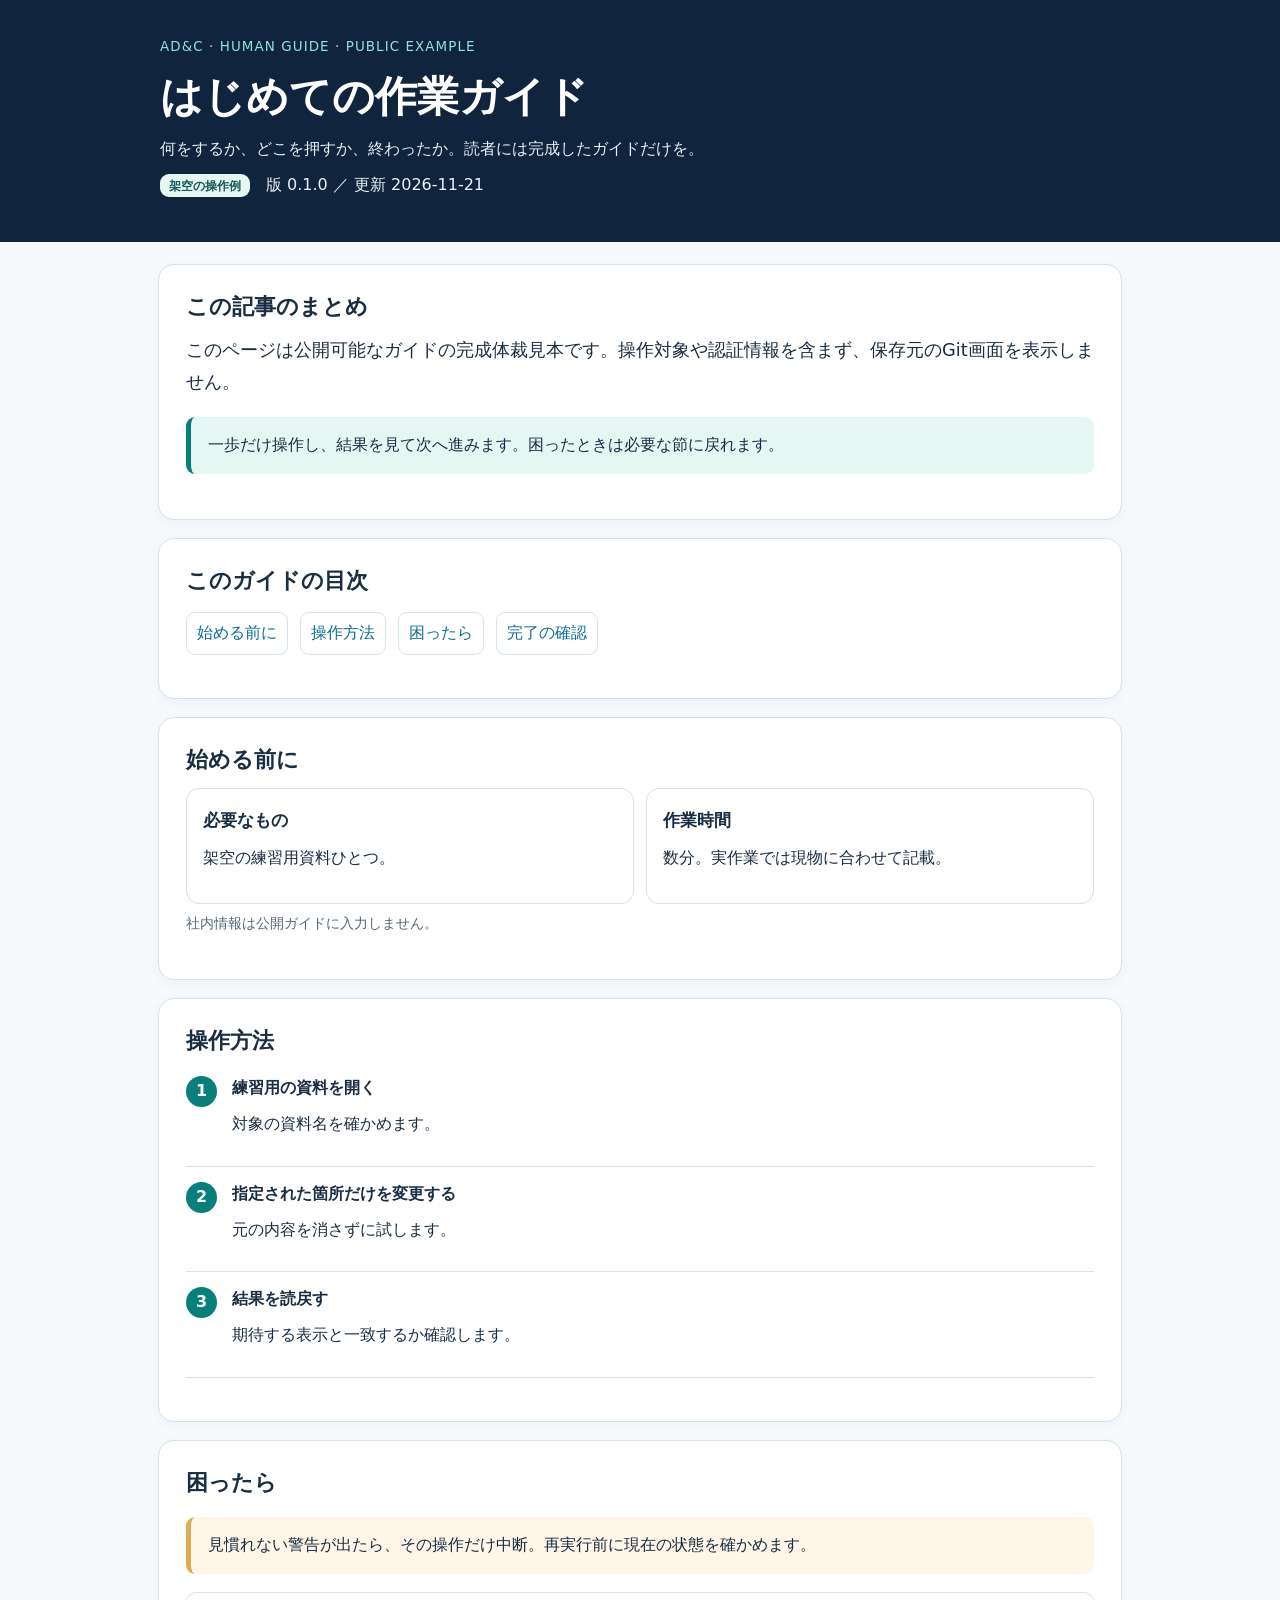
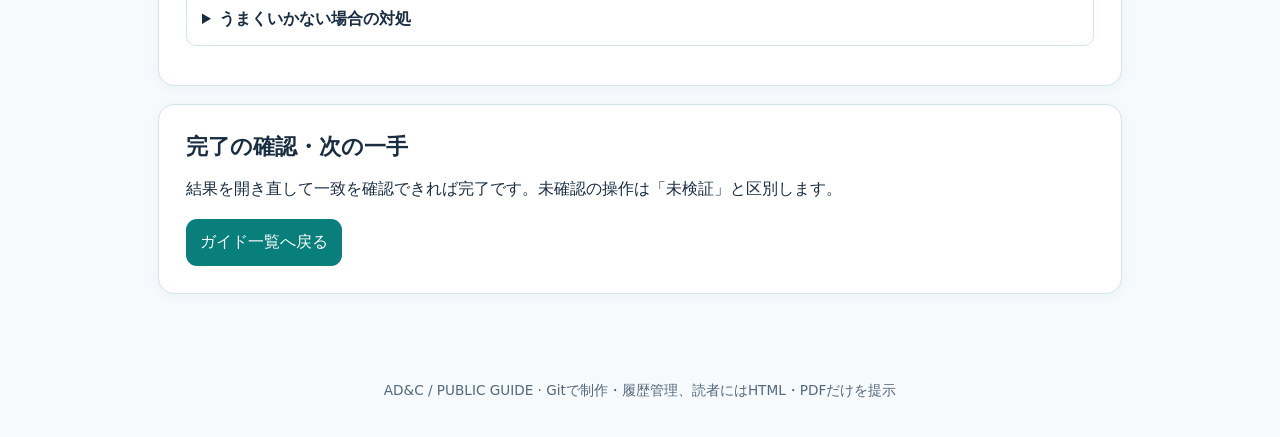
==== guides/guide-layout-example.html @ a20224cb "feat: add unified public guide visual system and isolated Pages publishing" ====
<!doctype html>
<html lang="ja">
<head>
<meta charset="utf-8">
<meta name="viewport" content="width=device-width,initial-scale=1">
<meta name="color-scheme" content="light">
<meta name="referrer" content="no-referrer">
<meta name="description" content="AD&Cの一般公開ガイド統一体裁の見本。架空の操作のみを掲載します。">
<title>AD&C｜ガイド統一体裁・公開見本</title>
<link rel="stylesheet" href="assets/adnc-unified.css">
</head>
<body>
<a class="skip-link" href="#content">本文へ移動</a>
<header class="adnc-hero">
  <div class="eyebrow">AD&amp;C · HUMAN GUIDE · PUBLIC EXAMPLE</div>
  <h1>はじめての作業ガイド</h1>
  <p>何をするか、どこを押すか、終わったか。読者には完成したガイドだけを。</p>
  <p><span class="adnc-badge">架空の操作例</span>　版 0.1.0 ／ 更新 2026-11-21</p>
</header>
<main id="content" class="adnc-wrap">
 <section class="adnc-panel" aria-labelledby="summary">
   <h2 id="summary">この記事のまとめ</h2>
   <p class="adnc-lead">このページは公開可能なガイドの完成体裁見本です。操作対象や認証情報を含まず、保存元のGit画面を表示しません。</p>
   <div class="adnc-callout">一歩だけ操作し、結果を見て次へ進みます。困ったときは必要な節に戻れます。</div>
 </section>
 <nav class="adnc-panel adnc-no-print" aria-label="このガイドの目次">
   <h2>このガイドの目次</h2>
   <ul class="adnc-toc">
    <li><a href="#before">始める前に</a></li><li><a href="#steps">操作方法</a></li>
    <li><a href="#trouble">困ったら</a></li><li><a href="#result">完了の確認</a></li>
   </ul>
 </nav>
 <section id="before" class="adnc-panel">
   <h2>始める前に</h2>
   <div class="adnc-grid">
    <article class="adnc-card"><h3>必要なもの</h3><p>架空の練習用資料ひとつ。</p></article>
    <article class="adnc-card"><h3>作業時間</h3><p>数分。実作業では現物に合わせて記載。</p></article>
   </div>
   <p class="adnc-muted">社内情報は公開ガイドに入力しません。</p>
 </section>
 <section id="steps" class="adnc-panel">
   <h2>操作方法</h2>
   <ol class="adnc-steps">
     <li><strong>練習用の資料を開く</strong><p>対象の資料名を確かめます。</p></li>
     <li><strong>指定された箇所だけを変更する</strong><p>元の内容を消さずに試します。</p></li>
     <li><strong>結果を読戻す</strong><p>期待する表示と一致するか確認します。</p></li>
   </ol>
 </section>
 <section id="trouble" class="adnc-panel">
   <h2>困ったら</h2>
   <div class="adnc-callout warn">見慣れない警告が出たら、その操作だけ中断。再実行前に現在の状態を確かめます。</div>
   <details><summary>うまくいかない場合の対処</summary><p>実際のガイドでは機種・ソフトの正規画面や安全な復旧手順だけを記載します。</p></details>
 </section>
 <section id="result" class="adnc-panel">
   <h2>完了の確認・次の一手</h2>
   <p>結果を開き直して一致を確認できれば完了です。未確認の操作は「未検証」と区別します。</p>
   <a class="adnc-action adnc-no-print" href="index.html">ガイド一覧へ戻る</a>
 </section>
</main>
<footer class="adnc-footer">AD&amp;C / PUBLIC GUIDE · Gitで制作・履歴管理、読者にはHTML・PDFだけを提示</footer>
</body></html>
---- guides/assets/adnc-unified.css ----
/* AD&C visual-docs v0.1.0 | Public guide theme. No CDN, data, analytics or external requests. */
/* Shared palette with skills/html-report/render_report.py; report PDF remains temporary. */
:root {
  color-scheme:light;
  --adnc-ink:#192d43; --adnc-navy:#11243e; --adnc-teal:#087f7b;
  --adnc-link:#0b6d92; --adnc-soft:#e6f7f3; --adnc-background:#f6fafd;
  --adnc-white:#fff; --adnc-muted:#53687c; --adnc-line:#d2e5e9;
  --adnc-warn:#fff6e7; --adnc-warn-line:#dcac54; --adnc-focus:#087f7b;
  --adnc-radius:16px;
  font-family:"Noto Sans JP",system-ui,-apple-system,sans-serif;
  color:var(--adnc-ink); background:var(--adnc-background);
}
*{box-sizing:border-box}html{scroll-behavior:smooth}
body{margin:0;line-height:1.8;font-size:16px}
a{color:var(--adnc-link);text-underline-offset:3px;overflow-wrap:anywhere}
a:focus-visible,button:focus-visible,summary:focus-visible{outline:3px solid var(--adnc-focus);outline-offset:3px}
.skip-link{position:absolute;left:8px;top:-100px;background:#fff;color:var(--adnc-navy);padding:8px;z-index:9}
.skip-link:focus{top:8px}
.adnc-hero{background:var(--adnc-navy);color:var(--adnc-white);padding:35px max(18px,calc((100vw - 960px)/2))}
.adnc-hero .eyebrow{font-size:.84rem;letter-spacing:.08em;color:#8fe4d8}
.adnc-hero h1{font-size:clamp(1.7rem,4vw,2.6rem);line-height:1.35;margin:10px 0}
.adnc-hero p{margin:7px 0;color:#e7f0f5}
.adnc-wrap{max-width:1000px;padding:22px 18px 66px;margin:auto}
.adnc-panel{background:var(--adnc-white);padding:clamp(16px,3vw,27px);border:1px solid var(--adnc-line);border-radius:var(--adnc-radius);margin:0 0 18px;box-shadow:0 3px 14px #1b36400b}
.adnc-panel h2{font-size:1.38rem;line-height:1.4;margin:0 0 12px}
.adnc-panel h3{font-size:1.09rem;margin:22px 0 8px}
.adnc-panel p{margin:7px 0 15px}
.adnc-lead{font-size:1.11rem}
.adnc-grid{display:grid;grid-template-columns:repeat(auto-fit,minmax(230px,1fr));gap:12px}
.adnc-card{border:1px solid var(--adnc-line);border-radius:13px;padding:16px;background:#fff;min-width:0}
.adnc-card h3{margin:0 0 7px}
.adnc-callout{padding:14px 17px;background:var(--adnc-soft);border-left:5px solid var(--adnc-teal);border-radius:9px;margin:18px 0}
.adnc-callout.warn{background:var(--adnc-warn);border-left-color:var(--adnc-warn-line)}
.adnc-steps{list-style:none;counter-reset:adnc-step;padding:0}
.adnc-steps>li{counter-increment:adnc-step;position:relative;padding:1px 0 12px 46px;margin:12px 0;border-bottom:1px solid var(--adnc-line)}
.adnc-steps>li::before{content:counter(adnc-step);position:absolute;left:0;top:3px;display:grid;place-items:center;width:31px;height:31px;background:var(--adnc-teal);border-radius:50%;color:#fff;font-weight:700}
.adnc-toc{display:flex;gap:12px;flex-wrap:wrap;padding:0;list-style:none}
.adnc-toc a{display:inline-block;padding:6px 10px;border:1px solid var(--adnc-line);border-radius:9px;text-decoration:none;background:#fff}
.adnc-muted{font-size:.9rem;color:var(--adnc-muted)}
.adnc-badge{font-size:.78rem;font-weight:700;border-radius:9px;padding:4px 9px;background:var(--adnc-soft);color:#145b57}
.adnc-action{display:inline-block;border:0;border-radius:11px;padding:9px 14px;background:var(--adnc-teal);color:#fff;font:inherit;text-decoration:none}
.adnc-action:hover{filter:brightness(.9)}
.adnc-table{width:100%;border-collapse:collapse}
.adnc-table th,.adnc-table td{padding:9px 11px;border-bottom:1px solid var(--adnc-line);text-align:left;vertical-align:top}
pre,code{overflow-wrap:anywhere;white-space:pre-wrap}
img,svg{max-width:100%;height:auto}
details{border:1px solid var(--adnc-line);border-radius:10px;padding:12px 15px;margin:12px 0}
summary{cursor:pointer;font-weight:700}
.adnc-footer{font-size:.85rem;text-align:center;color:var(--adnc-muted);padding:0 18px 35px}
@media(max-width:600px){
  .adnc-hero{padding:24px 18px}.adnc-wrap{padding:12px 10px 36px}
  .adnc-panel{padding:16px;border-radius:12px}.adnc-grid{grid-template-columns:1fr}
  .adnc-table{display:block;overflow-x:auto}
}
@media print{
  @page{size:A4 portrait;margin:12mm 13mm}
  html,body{background:#fff!important;color:#192d43!important}
  body{font-size:11pt;line-height:1.6}
  .adnc-hero{background:#11243e!important;color:#fff!important;padding:18px!important;print-color-adjust:exact;-webkit-print-color-adjust:exact}
  .adnc-hero p{color:#fff!important}
  .adnc-wrap{width:100%!important;max-width:none!important;margin:0!important;padding:0!important}
  .adnc-panel,.adnc-card{border:1px solid #cfdee3;box-shadow:none!important;border-radius:0}
  .adnc-grid{display:block!important;columns:auto!important}
  .adnc-grid>*{width:100%!important;break-inside:auto;margin:0 0 10px}
  .adnc-toc,.adnc-action,.adnc-no-print,.skip-link{display:none!important}
  .adnc-panel,.adnc-card{break-inside:auto!important;page-break-inside:auto!important}
  h1,h2,h3,summary{break-after:avoid}
  p,li{orphans:2;widows:2}
  details{display:block}details>*{display:block!important}
  a{color:#0b6d92!important;text-decoration:underline}
  pre,code{white-space:pre-wrap!important}
  table{break-inside:auto}tr{break-inside:avoid}
}
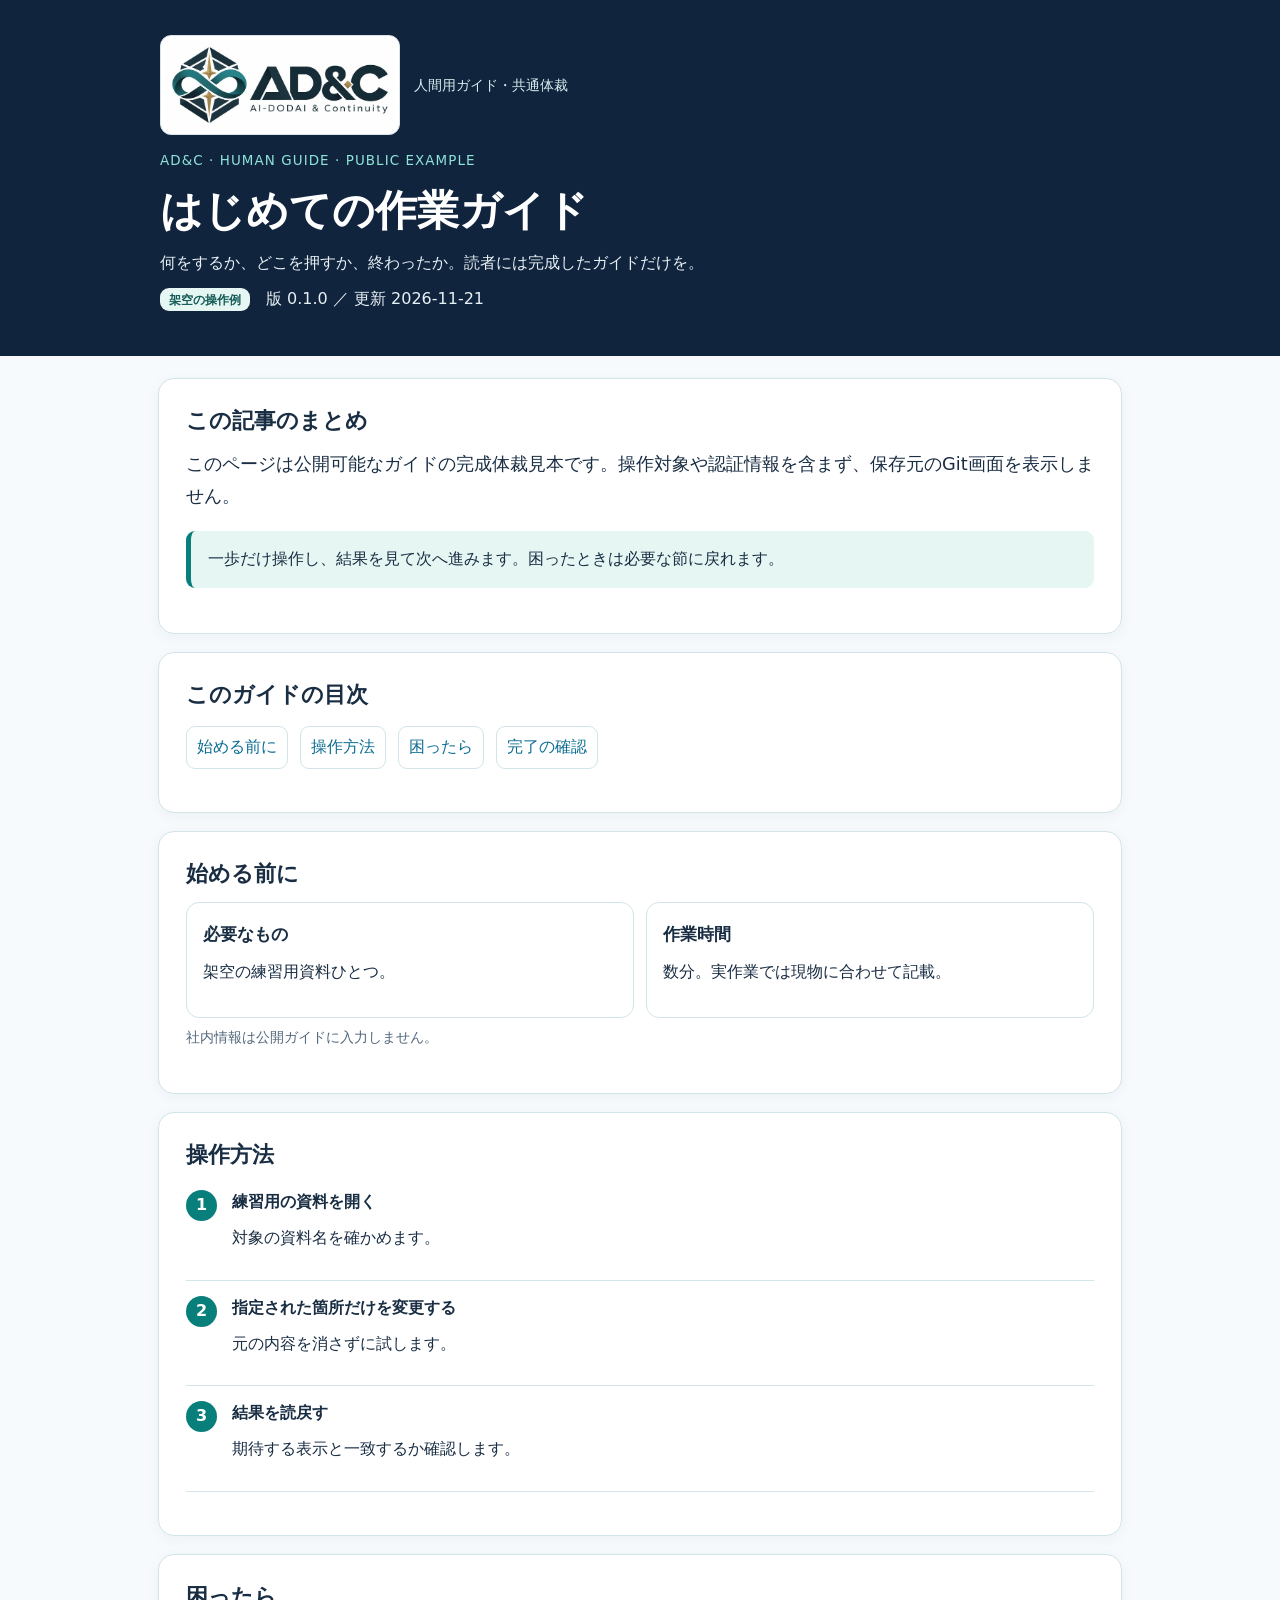
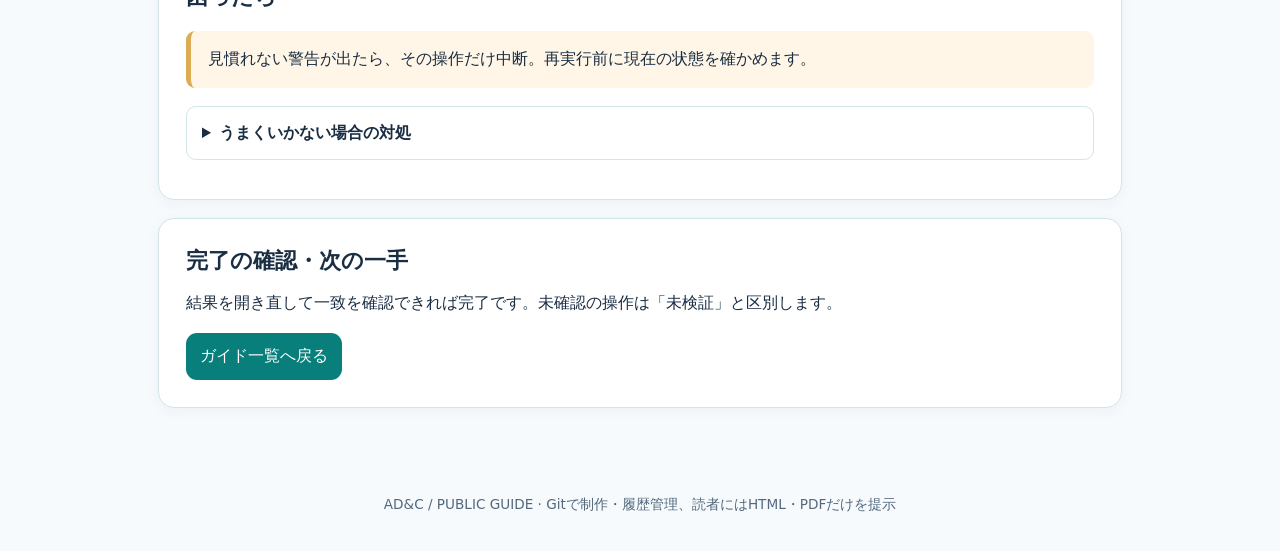
==== commit 82888154: "feat(visual-docs): add verified official logo and public standard guide contribution rules" ====
--- a/guides/guide-layout-example.html
+++ b/guides/guide-layout-example.html
@@ -12,6 +12,7 @@
 <body>
 <a class="skip-link" href="#content">本文へ移動</a>
 <header class="adnc-hero">
+  <div class="adnc-brand"><img class="adnc-logo" src="assets/adnc-official-logo.svg" alt="AD&amp;C公式ロゴ" width="640" height="247"><span class="adnc-brand-note">人間用ガイド・共通体裁</span></div>
   <div class="eyebrow">AD&amp;C · HUMAN GUIDE · PUBLIC EXAMPLE</div>
   <h1>はじめての作業ガイド</h1>
   <p>何をするか、どこを押すか、終わったか。読者には完成したガイドだけを。</p>
--- a/guides/assets/adnc-unified.css
+++ b/guides/assets/adnc-unified.css
@@ -18,6 +18,11 @@
 .skip-link:focus{top:8px}
 .adnc-hero{background:var(--adnc-navy);color:var(--adnc-white);padding:35px max(18px,calc((100vw - 960px)/2))}
 .adnc-hero .eyebrow{font-size:.84rem;letter-spacing:.08em;color:#8fe4d8}
+/* Official AD&C mark, packaged locally: no runtime request to WordPress/Drive. */
+.adnc-brand{display:flex;align-items:center;gap:14px;max-width:1000px;margin:0 auto 14px}
+.adnc-brand .adnc-logo{display:block;width:240px;max-width:55vw;height:auto;flex:0 0 auto;padding:5px;border:1px solid #d8e4e8;border-radius:11px;background:#fff}
+.adnc-brand-note{font-size:.86rem;line-height:1.5;color:#d7edef}
+
 .adnc-hero h1{font-size:clamp(1.7rem,4vw,2.6rem);line-height:1.35;margin:10px 0}
 .adnc-hero p{margin:7px 0;color:#e7f0f5}
 .adnc-wrap{max-width:1000px;padding:22px 18px 66px;margin:auto}
@@ -49,6 +54,7 @@
 .adnc-footer{font-size:.85rem;text-align:center;color:var(--adnc-muted);padding:0 18px 35px}
 @media(max-width:600px){
   .adnc-hero{padding:24px 18px}.adnc-wrap{padding:12px 10px 36px}
+  .adnc-brand{gap:8px;flex-wrap:wrap}.adnc-brand .adnc-logo{width:195px;max-width:65vw}
   .adnc-panel{padding:16px;border-radius:12px}.adnc-grid{grid-template-columns:1fr}
   .adnc-table{display:block;overflow-x:auto}
 }
@@ -58,6 +64,7 @@
   body{font-size:11pt;line-height:1.6}
   .adnc-hero{background:#11243e!important;color:#fff!important;padding:18px!important;print-color-adjust:exact;-webkit-print-color-adjust:exact}
   .adnc-hero p{color:#fff!important}
+  .adnc-brand .adnc-logo{width:178px;max-width:none;background:#fff!important}
   .adnc-wrap{width:100%!important;max-width:none!important;margin:0!important;padding:0!important}
   .adnc-panel,.adnc-card{border:1px solid #cfdee3;box-shadow:none!important;border-radius:0}
   .adnc-grid{display:block!important;columns:auto!important}
